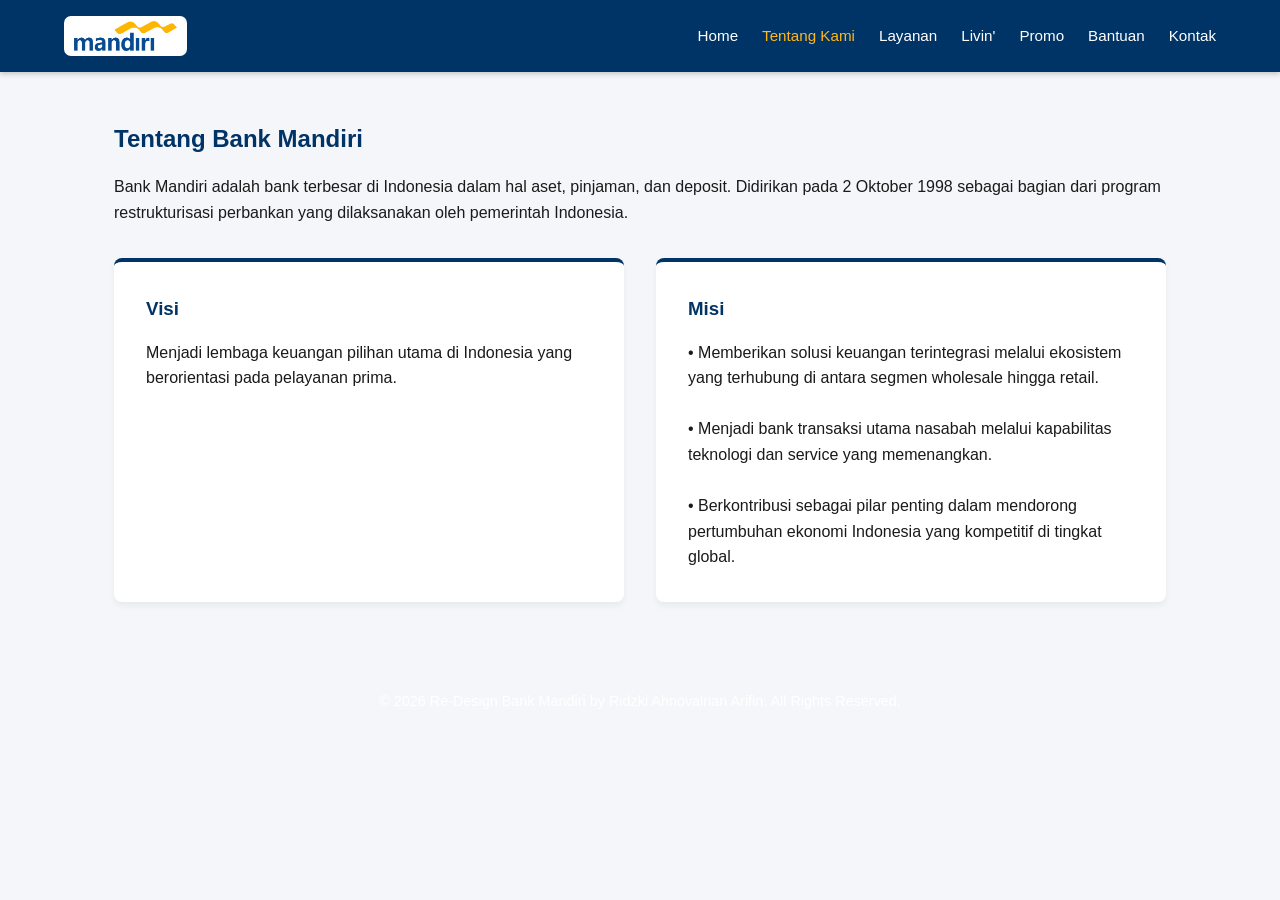
==== about.html @ 8b1b0275 "set up awal" ====
<!DOCTYPE html>
<html lang="id">
<head>
    <meta charset="UTF-8">
    <meta name="viewport" content="width=device-width, initial-scale=1.0">
    <title>Tentang Kami - Bank Mandiri</title>
    <link rel="stylesheet" href="css/style.css">
</head>
<body>
    <header id="ridzki_header">
        <a href="index.html" class="ridzki_logo">
            <img src="assets/logo.png" alt="Logo Bank Mandiri">
        </a>
        
        <div class="ridzki_menu_toggle">
            <span></span>
            <span></span>
            <span></span>
        </div>

        <nav id="ridzki_nav">
            <ul>
                <li><a href="index.html">Home</a></li>
                <li><a href="about.html">Tentang Kami</a></li>
                <li><a href="services.html">Layanan</a></li>
                <li><a href="livin.html">Livin'</a></li>
                <li><a href="promo.html">Promo</a></li>
                <li><a href="help.html">Bantuan</a></li>
                <li><a href="contact.html">Kontak</a></li>
            </ul>
        </nav>
    </header>

    <div class="ridzki_container">
        <h2 style="color: var(--ridzki-mandiri-blue); margin-bottom: 1rem;">Tentang Bank Mandiri</h2>
        <p style="margin-bottom: 1.5rem;">Bank Mandiri adalah bank terbesar di Indonesia dalam hal aset, pinjaman, dan deposit. Didirikan pada 2 Oktober 1998 sebagai bagian dari program restrukturisasi perbankan yang dilaksanakan oleh pemerintah Indonesia.</p>
        <div class="ridzki_grid">
            <div class="ridzki_card">
                <h3>Visi</h3>
                <p>Menjadi lembaga keuangan pilihan utama di Indonesia yang berorientasi pada pelayanan prima.</p>
            </div>
            <div class="ridzki_card">
                <h3>Misi</h3>
                <p>• Memberikan solusi keuangan terintegrasi melalui ekosistem yang terhubung di antara segmen wholesale hingga retail.</p>
                    <br>
                    <p>• Menjadi bank transaksi utama nasabah melalui kapabilitas teknologi dan service yang memenangkan.</p>
                    <br>
                    <p>• Berkontribusi sebagai pilar penting dalam mendorong pertumbuhan ekonomi Indonesia yang kompetitif di tingkat global.</p>
            </div>
        </div>
    </div>

    <footer id="ridzki_footer">
        <p>&copy; 2026 Re-Design Bank Mandiri by Ridzki Ahnovalrian Arifin. All Rights Reserved.</p>
    </footer>

    <script src="js/script.js"></script>
</body>
</html>
---- css/style.css ----
/* Styling Global & Warna Tema Bank Mandiri */
:root {
    --ridzki-mandiri-blue: #003366;
    --ridzki-mandiri-gold: #FFB81C;
    --ridzki-dark: #1A1A1A;
    --ridzki-light: #F4F6F9;
    --ridzki-white: #FFFFFF;
}

* {
    margin: 0;
    padding: 0;
    box-sizing: border-box;
    font-family: 'Segoe UI', Tahoma, Geneva, Verdana, sans-serif;
}

body {
    background-color: var(--ridzki-light);
    color: var(--ridzki-dark);
    line-height: 1.6;
}

/* Header & Navigasi Desktop */
#ridzki_header {
    background-color: var(--ridzki-mandiri-blue);
    color: var(--ridzki-white);
    padding: 1rem 5%;
    display: flex;
    justify-content: space-between;
    align-items: center;
    position: sticky;
    top: 0;
    z-index: 1000;
    box-shadow: 0 2px 5px rgba(0,0,0,0.2);
}

/* Styling untuk Logo Gambar di Navbar */
.ridzki_logo {
    display: flex;
    align-items: center;
    text-decoration: none;
}

.ridzki_logo img {
    height: 40px;
    width: auto;
    object-fit: contain;
    background-color: var(--ridzki-white);
    border-radius: 7px;
    padding: 5px 10px;
    gap: 6px;
}

#ridzki_nav ul {
    list-style: none;
    display: flex;
    gap: 1.5rem;
}

#ridzki_nav a {
    color: var(--ridzki-white);
    text-decoration: none;
    font-size: 0.95rem;
    transition: color 0.3s;
    font-weight: 500;
}

#ridzki_nav a:hover, 
#ridzki_nav a.ridzki_active {
    color: var(--ridzki-mandiri-gold) !important;
}

/* Tombol Hamburger untuk Mobile (Awalnya Disembunyikan di Desktop) */
.ridzki_menu_toggle {
    display: none;
    flex-direction: column;
    cursor: pointer;
    gap: 5px;
}

.ridzki_menu_toggle span {
    width: 25px;
    height: 3px;
    background-color: var(--ridzki-mandiri-gold);
    border-radius: 2px;
    transition: 0.3s;
}

/* Hero Section */
.ridzki_hero {
    background: linear-gradient(rgba(0,51,102,0.85), rgba(0,51,102,0.85)), url('https://images.unsplash.com/photo-1486406146926-c627a92ad1ab?auto=format&fit=crop&w=1200&q=80') no-repeat center center/cover;
    color: var(--ridzki-white);
    text-align: center;
    padding: 5rem 2rem;
}

.ridzki_hero h1 {
    font-size: 2.5rem;
    margin-bottom: 1rem;
    color: var(--ridzki-mandiri-gold);
}

.ridzki_hero p {
    font-size: 1.2rem;
    margin-bottom: 2rem;
}

/* Tombol */
.ridzki_btn {
    display: inline-block;
    background-color: var(--ridzki-mandiri-gold);
    color: var(--ridzki-mandiri-blue);
    padding: 0.75rem 1.5rem;
    border-radius: 4px;
    text-decoration: none;
    font-weight: bold;
    transition: background 0.3s;
    border: none;
    cursor: pointer;
}

.ridzki_btn:hover {
    background-color: #e09f0f;
}

/* Konten Utama / Card */
.ridzki_container {
    max-width: 1100px;
    margin: 3rem auto;
    padding: 0 1.5rem;
}

.ridzki_grid {
    display: grid;
    grid-template-columns: repeat(auto-fit, minmax(280px, 1fr));
    gap: 2rem;
    margin-top: 2rem;
}

.ridzki_card {
    background: var(--ridzki-white);
    padding: 2rem;
    border-radius: 8px;
    box-shadow: 0 4px 6px rgba(0,0,0,0.05);
    border-top: 4px solid var(--ridzki-mandiri-blue);
}

.ridzki_card h3 {
    color: var(--ridzki-mandiri-blue);
    margin-bottom: 1rem;
}

/* Form Kontak Khusus */
.ridzki_form_group {
    margin-bottom: 1.2rem;
}

.ridzki_form_group label {
    display: block;
    margin-bottom: 0.5rem;
    font-weight: 600;
}

.ridzki_form_group input, .ridzki_form_group textarea {
    width: 100%;
    padding: 0.75rem;
    border: 1px solid #ccc;
    border-radius: 4px;
}

#ridzki_alert {
    margin-top: 1rem;
    font-weight: bold;
}

/* Footer */
#ridzki_footer {
    background-color: var(--ridzki-mandiri-dark);
    color: var(--ridzki-white);
    text-align: center;
    padding: 1.5rem;
    margin-top: 4rem;
    font-size: 0.9rem;
}

/* --- RESPONSIVE MOBILE SETTINGS (Max Width 768px) --- */
@media (max-width: 768px) {
    .ridzki_menu_toggle {
        display: flex; /* Munculkan tombol garis tiga di HP */
    }

    #ridzki_nav {
        display: none; /* Sembunyikan menu secara default di HP */
        width: 100%;
        position: absolute;
        top: 100%;
        left: 0;
        background-color: var(--ridzki-mandiri-blue);
        box-shadow: 0 4px 6px rgba(0,0,0,0.1);
        padding: 1rem 0;
    }

    /* Kelas aktif untuk menampilkan menu saat tombol diklik */
    #ridzki_nav.ridzki_mobile_active {
        display: block;
    }

    #ridzki_nav ul {
        flex-direction: column;
        align-items: center;
        gap: 1rem;
    }

    .ridzki_hero h1 {
        font-size: 1.8rem;
    }

    .ridzki_hero p {
        font-size: 1rem;
    }
}
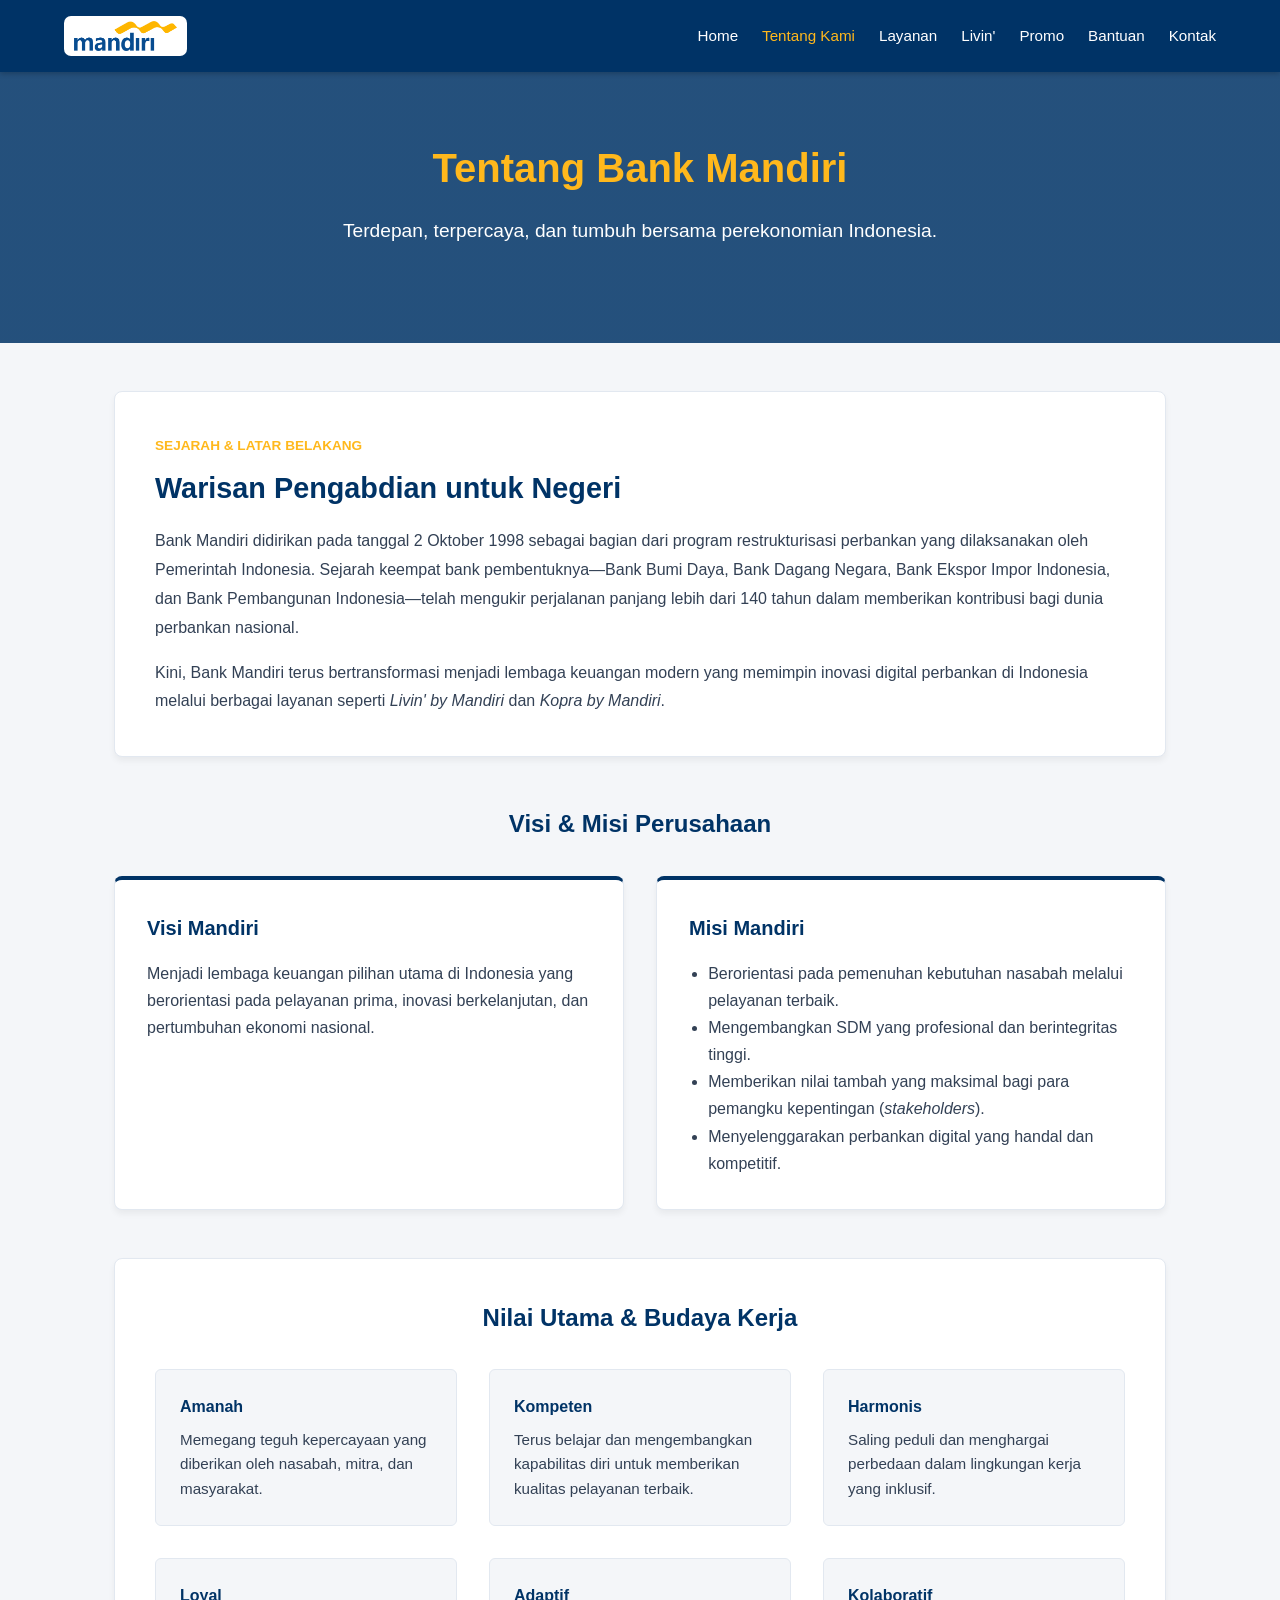
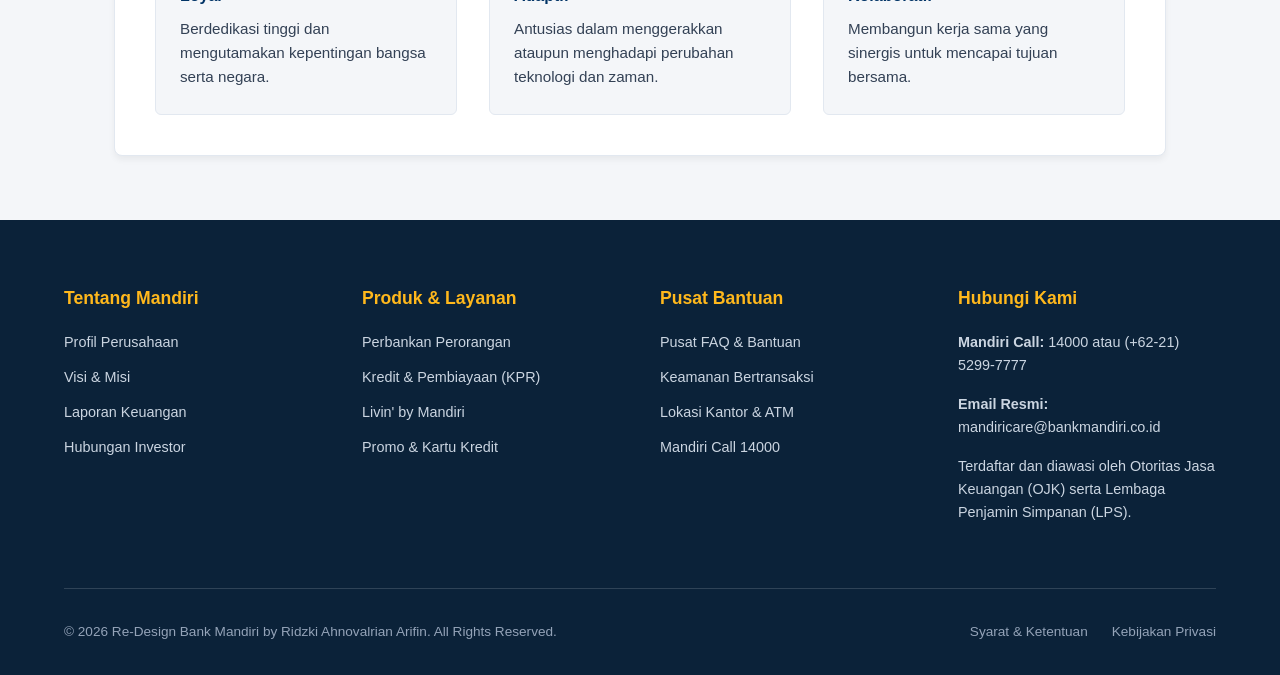
==== commit d27ffe67: "update" ====
--- a/about.html
+++ b/about.html
@@ -30,28 +30,113 @@
             </ul>
         </nav>
     </header>
-
+    <section class="ridzki_hero" style="padding: 4rem 2rem;">
+        <h1>Tentang Bank Mandiri</h1>
+        <p>Terdepan, terpercaya, dan tumbuh bersama perekonomian Indonesia.</p>
+    </section>
     <div class="ridzki_container">
-        <h2 style="color: var(--ridzki-mandiri-blue); margin-bottom: 1rem;">Tentang Bank Mandiri</h2>
-        <p style="margin-bottom: 1.5rem;">Bank Mandiri adalah bank terbesar di Indonesia dalam hal aset, pinjaman, dan deposit. Didirikan pada 2 Oktober 1998 sebagai bagian dari program restrukturisasi perbankan yang dilaksanakan oleh pemerintah Indonesia.</p>
-        <div class="ridzki_grid">
+        <div style="background: white; padding: 2.5rem; border-radius: 8px; box-shadow: 0 4px 6px rgba(0,0,0,0.05); margin-bottom: 3rem; border: 1px solid #e2e8f0;">
+            <span style="color: var(--ridzki-mandiri-gold); font-weight: bold; text-transform: uppercase; font-size: 0.85rem;">Sejarah & Latar Belakang</span>
+            <h2 style="color: var(--ridzki-mandiri-blue); font-size: 1.8rem; margin: 0.5rem 0 1rem 0;">Warisan Pengabdian untuk Negeri</h2>
+            <p style="color: #334155; line-height: 1.8; margin-bottom: 1rem;">
+                Bank Mandiri didirikan pada tanggal 2 Oktober 1998 sebagai bagian dari program restrukturisasi perbankan yang dilaksanakan oleh Pemerintah Indonesia. Sejarah keempat bank pembentuknya—Bank Bumi Daya, Bank Dagang Negara, Bank Ekspor Impor Indonesia, dan Bank Pembangunan Indonesia—telah mengukir perjalanan panjang lebih dari 140 tahun dalam memberikan kontribusi bagi dunia perbankan nasional.
+            </p>
+            <p style="color: #334155; line-height: 1.8;">
+                Kini, Bank Mandiri terus bertransformasi menjadi lembaga keuangan modern yang memimpin inovasi digital perbankan di Indonesia melalui berbagai layanan seperti <em>Livin' by Mandiri</em> dan <em>Kopra by Mandiri</em>.
+            </p>
+        </div>
+        <h2 style="color: var(--ridzki-mandiri-blue); text-align: center; margin-bottom: 1.5rem;">Visi & Misi Perusahaan</h2>
+        <div class="ridzki_grid" style="margin-bottom: 3rem;">
             <div class="ridzki_card">
-                <h3>Visi</h3>
-                <p>Menjadi lembaga keuangan pilihan utama di Indonesia yang berorientasi pada pelayanan prima.</p>
+                <h3>Visi Mandiri</h3>
+                <p>Menjadi lembaga keuangan pilihan utama di Indonesia yang berorientasi pada pelayanan prima, inovasi berkelanjutan, dan pertumbuhan ekonomi nasional.</p>
             </div>
             <div class="ridzki_card">
-                <h3>Misi</h3>
-                <p>• Memberikan solusi keuangan terintegrasi melalui ekosistem yang terhubung di antara segmen wholesale hingga retail.</p>
-                    <br>
-                    <p>• Menjadi bank transaksi utama nasabah melalui kapabilitas teknologi dan service yang memenangkan.</p>
-                    <br>
-                    <p>• Berkontribusi sebagai pilar penting dalam mendorong pertumbuhan ekonomi Indonesia yang kompetitif di tingkat global.</p>
+                <h3>Misi Mandiri</h3>
+                <ul style="padding-left: 1.2rem; color: #334155; line-height: 1.7;">
+                    <li>Berorientasi pada pemenuhan kebutuhan nasabah melalui pelayanan terbaik.</li>
+                    <li>Mengembangkan SDM yang profesional dan berintegritas tinggi.</li>
+                    <li>Memberikan nilai tambah yang maksimal bagi para pemangku kepentingan (<em>stakeholders</em>).</li>
+                    <li>Menyelenggarakan perbankan digital yang handal dan kompetitif.</li>
+                </ul>
             </div>
         </div>
+        <div style="background: white; padding: 2.5rem; border-radius: 8px; box-shadow: 0 4px 6px rgba(0,0,0,0.05); margin-bottom: 3rem; border: 1px solid #e2e8f0;">
+            <h2 style="color: var(--ridzki-mandiri-blue); text-align: center; margin-bottom: 2rem;">Nilai Utama & Budaya Kerja</h2>
+            <div class="ridzki_grid" style="margin-top: 0;">
+                <div style="background: var(--ridzki-light); padding: 1.5rem; border-radius: 6px; border-left: 4px solid var(--ridzki-mandiri-gold); border: 1px solid #e2e8f0;">
+                    <h4 style="color: var(--ridzki-mandiri-blue); margin-bottom: 0.5rem;">Amanah</h4>
+                    <p style="font-size: 0.95rem; color: #334155;">Memegang teguh kepercayaan yang diberikan oleh nasabah, mitra, dan masyarakat.</p>
+                </div>
+                <div style="background: var(--ridzki-light); padding: 1.5rem; border-radius: 6px; border-left: 4px solid var(--ridzki-mandiri-gold); border: 1px solid #e2e8f0;">
+                    <h4 style="color: var(--ridzki-mandiri-blue); margin-bottom: 0.5rem;">Kompeten</h4>
+                    <p style="font-size: 0.95rem; color: #334155;">Terus belajar dan mengembangkan kapabilitas diri untuk memberikan kualitas pelayanan terbaik.</p>
+                </div>
+                <div style="background: var(--ridzki-light); padding: 1.5rem; border-radius: 6px; border-left: 4px solid var(--ridzki-mandiri-gold); border: 1px solid #e2e8f0;">
+                    <h4 style="color: var(--ridzki-mandiri-blue); margin-bottom: 0.5rem;">Harmonis</h4>
+                    <p style="font-size: 0.95rem; color: #334155;">Saling peduli dan menghargai perbedaan dalam lingkungan kerja yang inklusif.</p>
+                </div>
+                <div style="background: var(--ridzki-light); padding: 1.5rem; border-radius: 6px; border-left: 4px solid var(--ridzki-mandiri-gold); border: 1px solid #e2e8f0;">
+                    <h4 style="color: var(--ridzki-mandiri-blue); margin-bottom: 0.5rem;">Loyal</h4>
+                    <p style="font-size: 0.95rem; color: #334155;">Berdedikasi tinggi dan mengutamakan kepentingan bangsa serta negara.</p>
+                </div>
+                <div style="background: var(--ridzki-light); padding: 1.5rem; border-radius: 6px; border-left: 4px solid var(--ridzki-mandiri-gold); border: 1px solid #e2e8f0;">
+                    <h4 style="color: var(--ridzki-mandiri-blue); margin-bottom: 0.5rem;">Adaptif</h4>
+                    <p style="font-size: 0.95rem; color: #334155;">Antusias dalam menggerakkan ataupun menghadapi perubahan teknologi dan zaman.</p>
+                </div>
+                <div style="background: var(--ridzki-light); padding: 1.5rem; border-radius: 6px; border-left: 4px solid var(--ridzki-mandiri-gold); border: 1px solid #e2e8f0;">
+                    <h4 style="color: var(--ridzki-mandiri-blue); margin-bottom: 0.5rem;">Kolaboratif</h4>
+                    <p style="font-size: 0.95rem; color: #334155;">Membangun kerja sama yang sinergis untuk mencapai tujuan bersama.</p>
+                </div>
+            </div>
+        </div>
+
     </div>
 
-    <footer id="ridzki_footer">
-        <p>&copy; 2026 Re-Design Bank Mandiri by Ridzki Ahnovalrian Arifin. All Rights Reserved.</p>
+    <footer id="ridzki_footer_detail">
+        <div class="ridzki_footer_container">
+            <div class="ridzki_footer_col">
+                <h4>Tentang Mandiri</h4>
+                <ul>
+                    <li><a href="about.html">Profil Perusahaan</a></li>
+                    <li><a href="about.html">Visi & Misi</a></li>
+                    <li><a href="services.html">Laporan Keuangan</a></li>
+                    <li><a href="contact.html">Hubungan Investor</a></li>
+                </ul>
+            </div>
+            <div class="ridzki_footer_col">
+                <h4>Produk & Layanan</h4>
+                <ul>
+                    <li><a href="services.html">Perbankan Perorangan</a></li>
+                    <li><a href="services.html">Kredit & Pembiayaan (KPR)</a></li>
+                    <li><a href="livin.html">Livin' by Mandiri</a></li>
+                    <li><a href="promo.html">Promo & Kartu Kredit</a></li>
+                </ul>
+            </div>
+            <div class="ridzki_footer_col">
+                <h4>Pusat Bantuan</h4>
+                <ul>
+                    <li><a href="help.html">Pusat FAQ & Bantuan</a></li>
+                    <li><a href="help.html">Keamanan Bertransaksi</a></li>
+                    <li><a href="contact.html">Lokasi Kantor & ATM</a></li>
+                    <li><a href="contact.html">Mandiri Call 14000</a></li>
+                </ul>
+            </div>
+            <div class="ridzki_footer_col">
+                <h4>Hubungi Kami</h4>
+                <p><strong>Mandiri Call:</strong> 14000 atau (+62-21) 5299-7777</p>
+                <p><strong>Email Resmi:</strong> mandiricare@bankmandiri.co.id</p>
+                <p>Terdaftar dan diawasi oleh Otoritas Jasa Keuangan (OJK) serta Lembaga Penjamin Simpanan (LPS).</p>
+            </div>
+        </div>
+        
+        <div class="ridzki_footer_bottom">
+            <p>&copy; 2026 Re-Design Bank Mandiri by Ridzki Ahnovalrian Arifin. All Rights Reserved.</p>
+            <div class="ridzki_footer_bottom_links">
+                <a href="#">Syarat & Ketentuan</a>
+                <a href="#">Kebijakan Privasi</a>
+            </div>
+        </div>
     </footer>
 
     <script src="js/script.js"></script>
--- a/css/style.css
+++ b/css/style.css
@@ -1,4 +1,3 @@
-/* Styling Global & Warna Tema Bank Mandiri */
 :root {
     --ridzki-mandiri-blue: #003366;
     --ridzki-mandiri-gold: #FFB81C;
@@ -20,7 +19,6 @@
     line-height: 1.6;
 }
 
-/* Header & Navigasi Desktop */
 #ridzki_header {
     background-color: var(--ridzki-mandiri-blue);
     color: var(--ridzki-white);
@@ -34,7 +32,6 @@
     box-shadow: 0 2px 5px rgba(0,0,0,0.2);
 }
 
-/* Styling untuk Logo Gambar di Navbar */
 .ridzki_logo {
     display: flex;
     align-items: center;
@@ -70,7 +67,6 @@
     color: var(--ridzki-mandiri-gold) !important;
 }
 
-/* Tombol Hamburger untuk Mobile (Awalnya Disembunyikan di Desktop) */
 .ridzki_menu_toggle {
     display: none;
     flex-direction: column;
@@ -86,7 +82,6 @@
     transition: 0.3s;
 }
 
-/* Hero Section */
 .ridzki_hero {
     background: linear-gradient(rgba(0,51,102,0.85), rgba(0,51,102,0.85)), url('https://images.unsplash.com/photo-1486406146926-c627a92ad1ab?auto=format&fit=crop&w=1200&q=80') no-repeat center center/cover;
     color: var(--ridzki-white);
@@ -105,7 +100,6 @@
     margin-bottom: 2rem;
 }
 
-/* Tombol */
 .ridzki_btn {
     display: inline-block;
     background-color: var(--ridzki-mandiri-gold);
@@ -123,7 +117,6 @@
     background-color: #e09f0f;
 }
 
-/* Konten Utama / Card */
 .ridzki_container {
     max-width: 1100px;
     margin: 3rem auto;
@@ -141,13 +134,23 @@
     background: var(--ridzki-white);
     padding: 2rem;
     border-radius: 8px;
-    box-shadow: 0 4px 6px rgba(0,0,0,0.05);
+    box-shadow: 0 4px 6px rgba(0, 0, 0, 0.05);
     border-top: 4px solid var(--ridzki-mandiri-blue);
+    border-left: 1px solid #e2e8f0;
+    border-right: 1px solid #e2e8f0;
+    border-bottom: 1px solid #e2e8f0;
 }
 
 .ridzki_card h3 {
     color: var(--ridzki-mandiri-blue);
     margin-bottom: 1rem;
+    font-size: 1.25rem;
+}
+
+.ridzki_card p, 
+.ridzki_card li {
+    color: #334155; 
+    line-height: 1.7;
 }
 
 /* Form Kontak Khusus */
@@ -172,8 +175,6 @@
     margin-top: 1rem;
     font-weight: bold;
 }
-
-/* Footer */
 #ridzki_footer {
     background-color: var(--ridzki-mandiri-dark);
     color: var(--ridzki-white);
@@ -183,14 +184,12 @@
     font-size: 0.9rem;
 }
 
-/* --- RESPONSIVE MOBILE SETTINGS (Max Width 768px) --- */
 @media (max-width: 768px) {
     .ridzki_menu_toggle {
-        display: flex; /* Munculkan tombol garis tiga di HP */
-    }
-
+        display: flex; 
+    }
     #ridzki_nav {
-        display: none; /* Sembunyikan menu secara default di HP */
+        display: none; 
         width: 100%;
         position: absolute;
         top: 100%;
@@ -199,8 +198,6 @@
         box-shadow: 0 4px 6px rgba(0,0,0,0.1);
         padding: 1rem 0;
     }
-
-    /* Kelas aktif untuk menampilkan menu saat tombol diklik */
     #ridzki_nav.ridzki_mobile_active {
         display: block;
     }
@@ -218,4 +215,93 @@
     .ridzki_hero p {
         font-size: 1rem;
     }
+}
+#ridzki_footer_detail {
+    background-color: #0b2239;
+    color: var(--ridzki-white);
+    padding: 4rem 5% 2rem 5%;
+    margin-top: 4rem;
+    font-size: 0.9rem;
+}
+
+.ridzki_footer_container {
+    max-width: 1200px;
+    margin: 0 auto;
+    display: grid;
+    grid-template-columns: repeat(auto-fit, minmax(220px, 1fr));
+    gap: 2.5rem;
+    border-bottom: 1px solid rgba(255, 255, 255, 0.15);
+    padding-bottom: 3rem;
+}
+
+.ridzki_footer_col h4 {
+    color: var(--ridzki-mandiri-gold);
+    font-size: 1.1rem;
+    margin-bottom: 1.2rem;
+    font-weight: 600;
+}
+
+.ridzki_footer_col ul {
+    list-style: none;
+}
+
+.ridzki_footer_col ul li {
+    margin-bottom: 0.75rem;
+}
+
+.ridzki_footer_col ul li a {
+    color: #cbd5e1;
+    text-decoration: none;
+    transition: color 0.3s;
+}
+
+.ridzki_footer_col ul li a:hover {
+    color: var(--ridzki-mandiri-gold);
+}
+
+.ridzki_footer_col p {
+    color: #cbd5e1;
+    margin-bottom: 1rem;
+    line-height: 1.6;
+}
+
+.ridzki_footer_bottom {
+    max-width: 1200px;
+    margin: 2rem auto 0 auto;
+    display: flex;
+    justify-content: space-between;
+    align-items: center;
+    flex-wrap: wrap;
+    gap: 1rem;
+    color: #94a3b8;
+    font-size: 0.85rem;
+}
+
+.ridzki_footer_bottom_links {
+    display: flex;
+    gap: 1.5rem;
+}
+
+.ridzki_footer_bottom_links a {
+    color: #94a3b8;
+    text-decoration: none;
+}
+
+.ridzki_footer_bottom_links a:hover {
+    color: var(--ridzki-white);
+}
+
+@media (max-width: 768px) {
+    .ridzki_footer_bottom {
+        flex-direction: column;
+        text-align: center;
+    }
+}
+.ridzki_spotlight_img {
+    width: 100%;
+    max-width: 320px; 
+    height: auto;
+    object-fit: contain;
+    border-radius: 8px;
+    box-shadow: 0 4px 12px rgba(0, 0, 0, 0.1);
 }
